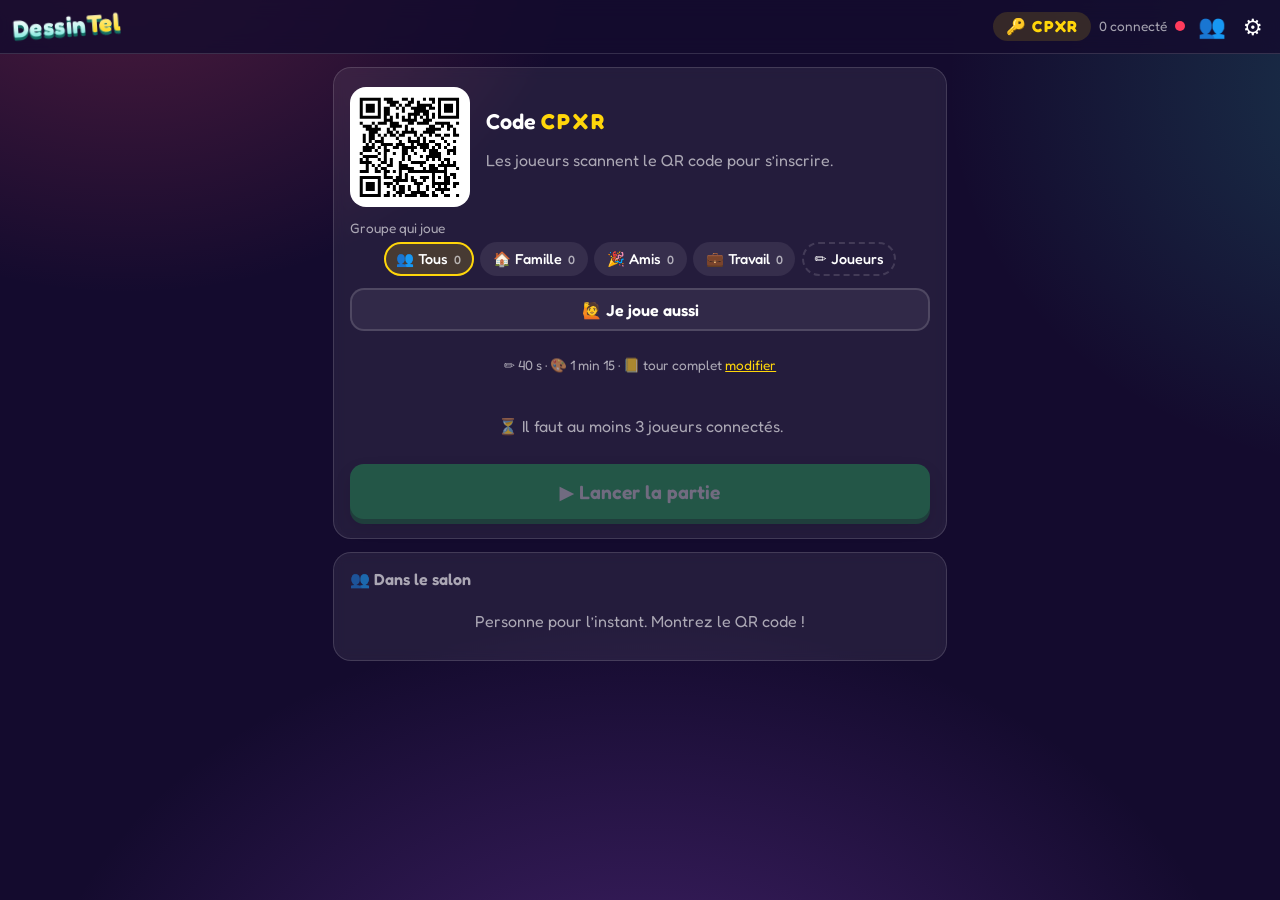
==== host.html @ 5c789b78 "Add files via upload" ====
<!doctype html>
<html lang="fr">
<head>
  <meta charset="utf-8">
  <meta name="viewport" content="width=device-width, initial-scale=1, maximum-scale=1, viewport-fit=cover">
  <meta name="theme-color" content="#140b2e">
  <meta name="robots" content="noindex, nofollow, noarchive, nosnippet, noimageindex">
  <title>DessinTel · Maître du jeu</title>
  <meta name="apple-mobile-web-app-capable" content="yes">
  <meta name="mobile-web-app-capable" content="yes">
  <meta name="apple-mobile-web-app-status-bar-style" content="black-translucent">
  <meta name="apple-mobile-web-app-title" content="DessinTel">
  <link rel="manifest" href="manifest.webmanifest">
  <link rel="icon" type="image/png" sizes="192x192" href="icons/icon-192.png">
  <link rel="apple-touch-icon" href="icons/apple-touch-icon.png">
  <link rel="preconnect" href="https://fonts.googleapis.com">
  <link rel="preconnect" href="https://fonts.gstatic.com" crossorigin>
  <link href="https://fonts.googleapis.com/css2?family=Fredoka:wght@400;500;600;700&display=swap" rel="stylesheet">
  <link rel="stylesheet" href="css/style.css?v=1">
  <script src="js/vendor/supabase.js" defer></script>
  <script src="js/vendor/qrcode.js" defer></script>
  <script type="module" src="js/host.js?v=1"></script>
</head>
<body class="host">
  <header class="topbar">
    <a class="logo sm" href="index.html">Dessin<span>Tel</span></a>
    <button class="code-chip" data-act="qr" title="Afficher le QR code">🔑 <b id="roomCode">····</b></button>
    <span id="online" class="muted small"></span>
    <span id="conn" class="conn"></span>
    <button class="icon" data-act="roster" aria-label="Joueurs enregistrés">👥</button>
    <button class="icon" data-act="settings" aria-label="Réglages">⚙️</button>
  </header>
  <div id="dupHost" class="banner warn" hidden>⚠️ Un autre écran « maître du jeu » est ouvert pour cette salle. Garde-en un seul !</div>

  <main class="host-main">
    <section id="stage" class="card stage"></section>
    <section id="mine" class="card task" hidden></section>
    <section id="feedCard" class="feed-card" hidden><div id="feed" class="feed"></div></section>
    <section id="sideCard" class="card">
      <h3 id="sideTitle" class="sec-title"></h3>
      <ol id="side" class="list"></ol>
    </section>
  </main>

  <div id="dock" class="dock" hidden></div>

  <div id="qrModal" class="modal">
    <div class="sheet center">
      <h2>Rejoindre la partie</h2>
      <div id="qrBig" class="qrbox"></div>
      <p class="big-txt">Code <b class="code" id="roomCode2"></b></p>
      <p id="joinUrl" class="muted small break"></p>
      <button class="btn" data-act="close">Fermer</button>
    </div>
  </div>

  <div id="rosterModal" class="modal">
    <div class="sheet tall" id="rosterBody"></div>
  </div>

  <div id="meModal" class="modal">
    <div class="sheet tall" id="meBody"></div>
  </div>

  <div id="setModal" class="modal">
    <div class="sheet tall">
      <h2>⚙️ Réglages</h2>
      <form id="setForm" class="settings" onsubmit="return false">
        <label class="sel">✏️ Temps pour écrire
          <select name="writeSec">
            <option value="20">20 s</option><option value="30">30 s</option><option value="40">40 s</option><option value="60">1 min</option><option value="90">1 min 30</option><option value="0">Sans minuteur</option>
          </select>
        </label>
        <label class="sel">🎨 Temps pour dessiner
          <select name="drawSec">
            <option value="45">45 s</option><option value="60">1 min</option><option value="75">1 min 15</option><option value="90">1 min 30</option><option value="120">2 min</option><option value="180">3 min</option><option value="0">Sans minuteur</option>
          </select>
        </label>
        <label class="sel">📒 Étapes par carnet
          <select name="maxSteps">
            <option value="0">Tour complet (une par joueur)</option><option value="4">4 étapes</option><option value="6">6 étapes</option><option value="8">8 étapes</option><option value="10">10 étapes</option>
          </select>
        </label>
        <p id="setLocked" class="muted small" hidden>Les temps et le nombre d’étapes se changent entre deux parties.</p>
        <label class="switch"><input type="checkbox" name="sound"> <span>Sons sur ce téléphone</span></label>
      </form>
      <div class="tvbox">
        <p><b>📺 Écran TV</b> : ouvre cette adresse sur la télé ou un PC</p>
        <p id="tvUrl" class="muted small break"></p>
        <a id="tvLink" class="btn ghost" target="_blank">Ouvrir ici</a>
      </div>
      <div class="row">
        <button class="btn ghost" data-act="lobby">🔄 Retour au salon</button>
        <button class="btn ghost" data-act="newroom">🆕 Nouvelle salle</button>
      </div>
      <button class="btn" data-act="close">Fermer</button>
    </div>
  </div>
</body>
</html>
---- css/style.css ----
/* DessinTel — même famille que BUZZ! (plateau télé), version crayons de couleur */
:root {
  --bg: #140b2e;
  --bg2: #1f1147;
  --card: rgba(255, 255, 255, 0.07);
  --line: rgba(255, 255, 255, 0.14);
  --txt: #fff;
  --muted: rgba(255, 255, 255, 0.62);
  --yellow: #ffd60a;
  --pink: #ff4d6d;
  --cyan: #2ec4b6;
  --green: #22c55e;
  --red: #ff3b5c;
  --radius: 18px;
  --font: 'Fredoka', ui-rounded, 'SF Pro Rounded', system-ui, -apple-system, 'Segoe UI', Roboto, sans-serif;
}
* { box-sizing: border-box; }
html { -webkit-text-size-adjust: 100%; }
body {
  margin: 0;
  min-height: 100dvh;
  font-family: var(--font);
  color: var(--txt);
  background:
    radial-gradient(60vmax 50vmax at 10% -10%, rgba(255, 77, 109, 0.28), transparent 60%),
    radial-gradient(60vmax 50vmax at 110% 10%, rgba(46, 196, 182, 0.22), transparent 60%),
    radial-gradient(80vmax 60vmax at 50% 120%, rgba(157, 78, 221, 0.35), transparent 60%),
    var(--bg);
  background-attachment: fixed;
  -webkit-tap-highlight-color: transparent;
}
button, input { font: inherit; color: inherit; }
button { cursor: pointer; }
a { color: inherit; }
[hidden] { display: none !important; }
.muted { color: var(--muted); }
.small { font-size: 0.85rem; }
.break { word-break: break-all; }
em { font-style: normal; color: var(--muted); font-weight: 400; }

/* ---------- Logo ---------- */
.logo {
  margin: 0;
  font-weight: 700;
  font-size: clamp(3rem, 15vw, 5.5rem);
  letter-spacing: 0.02em;
  line-height: 1;
  background: linear-gradient(180deg, #fff 0%, #c8f7f2 55%, #5ee0d2 100%);
  -webkit-background-clip: text;
  background-clip: text;
  color: transparent;
  filter: drop-shadow(0 5px 0 #146c63) drop-shadow(0 12px 18px rgba(0, 0, 0, 0.45));
  transform: rotate(-4deg);
  text-decoration: none;
  user-select: none;
  cursor: pointer;
}
.logo span {
  display: inline-block;
  background: linear-gradient(180deg, #fff3b0, var(--yellow));
  -webkit-background-clip: text;
  background-clip: text;
  animation: wiggle 2.4s ease-in-out infinite;
}
.logo.sm { font-size: 1.5rem; filter: drop-shadow(0 3px 0 #146c63); }
@keyframes wiggle { 0%, 80%, 100% { transform: rotate(0); } 85% { transform: rotate(18deg) scale(1.15); } 92% { transform: rotate(-12deg); } }

/* ---------- Boutons ---------- */
.btn {
  --b: #6d28d9;
  --s: #3b0f80;
  display: inline-flex;
  align-items: center;
  justify-content: center;
  gap: 0.4em;
  border: 0;
  border-radius: 14px;
  padding: 0.7em 1.2em;
  font-weight: 600;
  font-size: 1rem;
  text-decoration: none;
  color: #fff;
  background: var(--b);
  box-shadow: 0 5px 0 var(--s), 0 8px 18px rgba(0, 0, 0, 0.3);
  transition: transform 0.06s, box-shadow 0.06s, opacity 0.2s;
  user-select: none;
}
.btn:active:not(:disabled) { transform: translateY(4px); box-shadow: 0 1px 0 var(--s); }
.btn:disabled { opacity: 0.35; cursor: not-allowed; }
.btn.go { --b: var(--green); --s: #15803d; }
.btn.ok { --b: var(--green); --s: #15803d; }
.btn.ko { --b: var(--red); --s: #9f1239; }
.btn.ghost { background: rgba(255, 255, 255, 0.06); box-shadow: inset 0 0 0 2px var(--line); }
.btn.ghost:active { transform: translateY(2px); box-shadow: inset 0 0 0 2px var(--line); }
.btn.big { font-size: 1.2rem; padding: 0.8em 1.4em; width: 100%; }
.btn.huge { font-size: 1.55rem; padding: 0.75em 1.2em; width: 100%; border-radius: 18px; }
.icon { background: none; border: 0; font-size: 1.4rem; padding: 0.2em; }
.row { display: flex; gap: 0.6rem; flex-wrap: wrap; }
.row > * { flex: 1; }

/* ---------- Cartes / barres ---------- */
.card {
  background: var(--card);
  border: 1px solid var(--line);
  border-radius: var(--radius);
  padding: 1rem;
  backdrop-filter: blur(6px);
}
.card h2 { margin: 0 0 0.8rem; font-size: 1.25rem; }
.sec-title { margin: 0 0 0.6rem; font-size: 1rem; font-weight: 600; color: var(--muted); }
.topbar {
  position: sticky;
  top: 0;
  z-index: 5;
  display: flex;
  align-items: center;
  gap: 0.5rem;
  padding: calc(0.5rem + env(safe-area-inset-top)) 0.8rem 0.5rem;
  background: rgba(20, 11, 46, 0.82);
  backdrop-filter: blur(10px);
  border-bottom: 1px solid var(--line);
}
.topbar .logo { margin-right: auto; }
.code-chip {
  border: 0;
  background: rgba(255, 214, 10, 0.14);
  color: var(--yellow);
  border-radius: 999px;
  padding: 0.3em 0.8em;
  font-weight: 600;
  letter-spacing: 0.08em;
}
.code-chip.small { font-size: 0.8rem; margin-left: auto; }
.code { color: var(--yellow); letter-spacing: 0.12em; }
.pill { background: rgba(255, 255, 255, 0.08); border-radius: 999px; padding: 0.25em 0.65em; font-size: 0.9rem; white-space: nowrap; }
.conn { width: 10px; height: 10px; border-radius: 50%; background: #f59e0b; flex: none; font-size: 0.6rem; }
.conn.online { background: var(--green); box-shadow: 0 0 8px var(--green); }
.conn.offline { background: var(--red); }
.conn:not(:empty) { width: auto; height: auto; padding: 0.15em 0.45em; border-radius: 6px; background: #f59e0b; color: #000; font-weight: 700; box-shadow: none; }
.banner { padding: 0.6rem 1rem; text-align: center; font-weight: 500; }
.banner.warn { background: rgba(245, 158, 11, 0.2); color: #fde68a; }

/* ---------- Avatars ---------- */
.av {
  --c: #888;
  display: inline-grid;
  place-items: center;
  width: 2.2em;
  height: 2.2em;
  flex: none;
  border-radius: 50%;
  font-size: 1.05rem;
  background: radial-gradient(circle at 35% 30%, color-mix(in srgb, var(--c) 55%, #fff), var(--c) 70%);
  box-shadow: 0 3px 0 color-mix(in srgb, var(--c) 60%, #000), inset 0 -3px 6px rgba(0, 0, 0, 0.18);
}
.av.lg { font-size: 1.8rem; }
.av.xl { font-size: 2.6rem; }
.av.xxl { font-size: clamp(3rem, min(7vw, 10vh), 7rem); }

/* ---------- Listes (file & classement) ---------- */
.list { list-style: none; margin: 0; padding: 0; display: grid; gap: 0.45rem; }
.list li {
  display: flex;
  align-items: center;
  gap: 0.6rem;
  padding: 0.5rem 0.65rem;
  border-radius: 14px;
  background: rgba(255, 255, 255, 0.05);
  border-left: 5px solid var(--c);
}
.list li.me { background: color-mix(in srgb, var(--c) 22%, transparent); }
.list .nm { flex: 1; min-width: 0; font-weight: 500; overflow: hidden; text-overflow: ellipsis; white-space: nowrap; }
.list .pos, .list .rk { width: 1.6em; text-align: center; font-weight: 700; color: var(--muted); flex: none; }
.list .medal { width: 1.6em; text-align: center; font-size: 1.3rem; flex: none; }
.list .tm { font-variant-numeric: tabular-nums; color: var(--muted); font-size: 0.9rem; }
.list .sc { font-weight: 700; font-size: 1.3rem; min-width: 1.6em; text-align: right; font-variant-numeric: tabular-nums; }
.list .streak { font-size: 0.85rem; }
.list li.off { opacity: 0.45; }
.qrow.head { background: color-mix(in srgb, var(--c) 30%, transparent); box-shadow: 0 0 0 2px var(--c); }
.qrow.wrong { opacity: 0.55; }
.qrow.wrong .nm { text-decoration: line-through; }
.qrow.right { background: rgba(34, 197, 94, 0.22); box-shadow: 0 0 0 2px var(--green); }
.chip { font-size: 0.75rem; padding: 0.2em 0.55em; border-radius: 999px; background: rgba(255, 255, 255, 0.1); white-space: nowrap; }
.chip.ok { background: rgba(34, 197, 94, 0.3); }
.chip.ko { background: rgba(255, 59, 92, 0.3); }
.chip.mic { background: var(--yellow); color: #3a2a00; font-weight: 600; animation: pop 0.9s ease-in-out infinite alternate; }
.chip.wait { background: rgba(255, 214, 10, 0.2); }
.board.fixing li { flex-wrap: wrap; }
.ctl { display: flex; gap: 0.35rem; flex-basis: 100%; padding-left: 2.2rem; }
.ctl button { flex: 1; padding: 0.45em 0.3em; border-radius: 10px; border: 0; background: rgba(255, 255, 255, 0.1); font-weight: 600; font-size: 0.85rem; }
.ctl .kick { color: #fda4af; }
.sec-head { display: flex; align-items: center; justify-content: space-between; gap: 0.5rem; margin-bottom: 0.6rem; }
.sec-head .sec-title { margin: 0; }
.chip-btn { border: 1px solid var(--line); background: rgba(255, 255, 255, 0.06); border-radius: 999px; padding: 0.3em 0.8em; font-size: 0.85rem; font-weight: 600; }
#fixHint { margin: -0.2rem 0 0.6rem; }
.empty { color: var(--muted); text-align: center; padding: 0.8rem; }
@keyframes pop { to { transform: scale(1.08); } }

/* ---------- Accueil ---------- */
.home-wrap { max-width: 480px; margin: 0 auto; padding: calc(2rem + env(safe-area-inset-top)) 1rem 2rem; display: grid; gap: 1rem; text-align: center; }
.home .logo { justify-self: center; margin-bottom: 0.3rem; }
.tagline { margin: 0 0 0.5rem; color: var(--muted); font-size: 1.05rem; }
.home .card { display: grid; gap: 0.6rem; text-align: left; }
.join-code { display: flex; gap: 0.5rem; }
.join-code input, .code-input {
  flex: 1;
  min-width: 0;
  text-transform: uppercase;
  text-align: center;
  font-size: 1.6rem;
  font-weight: 700;
  letter-spacing: 0.3em;
  padding: 0.35em;
  border-radius: 14px;
  border: 2px solid var(--line);
  background: rgba(0, 0, 0, 0.25);
  color: var(--yellow);
}
.how summary { font-weight: 600; cursor: pointer; }
.how ol { padding-left: 1.2rem; line-height: 1.5; }
.note { background: rgba(255, 214, 10, 0.12); border-radius: 12px; padding: 0.7rem; color: #fde68a; font-size: 0.9rem; }

/* ---------- Maître du jeu ---------- */
.host-main { max-width: 640px; margin: 0 auto; padding: 0.8rem 0.8rem calc(1.5rem + env(safe-area-inset-bottom)); display: grid; gap: 0.8rem; }
.stage { display: grid; gap: 0.8rem; text-align: center; padding: 1.2rem 1rem; }
.stage[data-phase='open'] { border-color: rgba(34, 197, 94, 0.5); box-shadow: 0 0 30px rgba(34, 197, 94, 0.15); }
.phase { margin: 0; color: var(--muted); font-weight: 500; text-transform: uppercase; letter-spacing: 0.08em; font-size: 0.8rem; }
.big-txt { margin: 0; font-size: 1.35rem; font-weight: 600; }
.lobby { display: flex; gap: 1rem; align-items: center; text-align: left; }
.who { display: flex; align-items: center; justify-content: center; gap: 1rem; text-align: left; animation: zoomIn 0.35s cubic-bezier(0.2, 0.9, 0.3, 1.3); }
.who-name { font-size: 2rem; font-weight: 700; line-height: 1.1; }
.who-time { color: var(--muted); font-variant-numeric: tabular-nums; }
.who.win .av { animation: bounce 0.8s ease-in-out infinite alternate; }
.judge { display: grid; grid-template-columns: 1fr 1fr; gap: 0.7rem; }
.timer { font-size: 2.6rem; font-weight: 700; font-variant-numeric: tabular-nums; color: var(--yellow); }
.countdown { font-size: 6rem; font-weight: 700; color: var(--yellow); line-height: 1; animation: pop 0.5s ease-in-out infinite alternate; }
.countdown.tv { font-size: clamp(8rem, 25vw, 18rem); }
.bottom { margin-top: 0.2rem; }
@keyframes zoomIn { from { transform: scale(0.6); opacity: 0; } }
@keyframes bounce { to { transform: translateY(-8px) rotate(-6deg); } }

/* QR */
.qrbox { background: #fff; border-radius: 16px; padding: 0.6rem; width: min(70vw, 300px); margin: 0 auto; line-height: 0; }
.qrbox svg { width: 100%; height: auto; display: block; }
.qrbox.small { width: 120px; margin: 0; flex: none; cursor: pointer; }
.qrbox.mini { width: 74px; padding: 0.3rem; border-radius: 8px; margin: 0; }

/* ---------- Modales & overlays ---------- */
.modal, .overlay {
  position: fixed;
  inset: 0;
  z-index: 50;
  display: grid;
  place-items: center;
  padding: 1rem;
  background: rgba(10, 5, 25, 0.78);
  backdrop-filter: blur(8px);
  overflow-y: auto;
}
.modal { opacity: 0; pointer-events: none; transition: opacity 0.2s; }
.modal.open { opacity: 1; pointer-events: auto; }
.sheet {
  width: min(100%, 460px);
  background: var(--bg2);
  border: 1px solid var(--line);
  border-radius: 22px;
  padding: 1.2rem;
  display: grid;
  gap: 0.8rem;
  box-shadow: 0 20px 60px rgba(0, 0, 0, 0.5);
}
.sheet h2 { margin: 0; }
.sheet.center { text-align: center; }
.settings { display: grid; gap: 0.7rem; }
.settings fieldset { border: 1px solid var(--line); border-radius: 14px; display: grid; gap: 0.45rem; padding: 0.6rem 0.8rem 0.8rem; }
.settings legend { color: var(--muted); padding: 0 0.3rem; }
.settings label { display: flex; gap: 0.6rem; align-items: center; }
.settings input { width: 1.25rem; height: 1.25rem; accent-color: var(--green); flex: none; }
.tvbox { background: rgba(255, 255, 255, 0.05); border-radius: 14px; padding: 0.7rem 0.8rem; display: grid; gap: 0.3rem; }
.tvbox p { margin: 0; }

/* ---------- Joueur ---------- */
body.play { overflow-x: hidden; user-select: none; -webkit-user-select: none; }
.me-btn { display: flex; align-items: center; gap: 0.45rem; background: none; border: 0; padding: 0; margin-right: auto; min-width: 0; font-weight: 600; }
.me-btn #meName { overflow: hidden; text-overflow: ellipsis; white-space: nowrap; max-width: 30vw; }
.me-btn .av { font-size: 0.95rem; }
.play-main { max-width: 520px; margin: 0 auto; padding: 0.6rem 0.9rem calc(1.5rem + env(safe-area-inset-bottom)); display: grid; gap: 0.7rem; }
.status { text-align: center; min-height: 4.4rem; display: grid; align-content: center; }
.st-title { font-size: clamp(1.6rem, 7vw, 2.2rem); font-weight: 700; line-height: 1.1; }
.st-sub { color: var(--muted); margin-top: 0.25rem; }
.buzz-zone { display: grid; place-items: center; padding: 0.4rem 0 0.8rem; }

/* Le gros bouton */
.buzzer {
  --c: #ff4d6d;
  --size: min(74vw, 40dvh, 340px);
  width: var(--size);
  height: var(--size);
  border-radius: 50%;
  border: 0;
  padding: calc(var(--size) * 0.06);
  background: radial-gradient(circle at 50% 35%, #3a3550, #15121f 70%);
  box-shadow: 0 calc(var(--size) * 0.05) 0 #0a0810, 0 calc(var(--size) * 0.08) calc(var(--size) * 0.12) rgba(0, 0, 0, 0.6), inset 0 2px 3px rgba(255, 255, 255, 0.15);
  touch-action: manipulation;
  -webkit-touch-callout: none;
  position: relative;
}
.buzzer .cap {
  display: grid;
  place-items: center;
  width: 100%;
  height: 100%;
  border-radius: 50%;
  background: radial-gradient(circle at 38% 28%, color-mix(in srgb, var(--c) 35%, #fff) 0%, var(--c) 45%, color-mix(in srgb, var(--c) 70%, #000) 100%);
  box-shadow: 0 calc(var(--size) * 0.045) 0 color-mix(in srgb, var(--c) 50%, #000), inset 0 calc(var(--size) * -0.03) calc(var(--size) * 0.06) rgba(0, 0, 0, 0.3);
  transition: transform 0.08s, box-shadow 0.08s, filter 0.3s;
  font-size: calc(var(--size) * 0.17);
  font-weight: 700;
  color: #fff;
  text-shadow: 0 3px 0 rgba(0, 0, 0, 0.25);
  transform: translateY(calc(var(--size) * -0.02));
}
.buzzer.pressed .cap { animation: press 0.22s ease-out; }
@keyframes press { 30% { transform: translateY(calc(var(--size) * 0.025)) scale(0.97); box-shadow: 0 0 0 color-mix(in srgb, var(--c) 50%, #000); } }
.buzzer.open { animation: glow 1.1s ease-in-out infinite alternate; }
.buzzer.open .cap { filter: saturate(1.15) brightness(1.05); }
@keyframes glow { from { box-shadow: 0 0 0 0 color-mix(in srgb, var(--c) 60%, transparent), 0 calc(var(--size) * 0.05) 0 #0a0810; } to { box-shadow: 0 0 0 calc(var(--size) * 0.07) color-mix(in srgb, var(--c) 0%, transparent), 0 calc(var(--size) * 0.05) 0 #0a0810; } }
.buzzer.closed .cap { filter: grayscale(0.85) brightness(0.65); }
.buzzer.count .cap { filter: grayscale(0.4) brightness(0.8); font-size: calc(var(--size) * 0.35); }
.buzzer.locked .cap { filter: grayscale(1) brightness(0.45); }
.buzzer.early .cap { filter: sepia(0.8) brightness(0.6); }
.buzzer.queued .cap { filter: brightness(0.85); font-size: calc(var(--size) * 0.22); transform: translateY(calc(var(--size) * 0.02)); }
.buzzer.mine { box-shadow: 0 0 0 6px var(--yellow), 0 0 40px var(--yellow), 0 calc(var(--size) * 0.05) 0 #0a0810; }
.buzzer.mine .cap { font-size: calc(var(--size) * 0.3); transform: translateY(calc(var(--size) * 0.02)); animation: pop 0.6s ease-in-out infinite alternate; }
.buzzer.won .cap { background: radial-gradient(circle at 38% 28%, #fff7c2 0%, var(--yellow) 45%, #b08900 100%); font-size: calc(var(--size) * 0.3); }

.tabs { display: grid; grid-template-columns: 1fr 1fr; background: rgba(255, 255, 255, 0.06); border-radius: 14px; padding: 4px; gap: 4px; }
.tabs button { border: 0; background: none; padding: 0.55em; border-radius: 10px; font-weight: 600; color: var(--muted); }
.tabs button.on { background: rgba(255, 255, 255, 0.14); color: #fff; }

/* Inscription */
.join .sheet { margin: auto; }
body.joining { overflow: hidden; }
.join-head { display: flex; align-items: center; gap: 0.8rem; }
.lbl { display: grid; gap: 0.35rem; font-weight: 600; font-size: 0.95rem; }
.lbl input {
  padding: 0.65em 0.8em;
  border-radius: 12px;
  border: 2px solid var(--line);
  background: rgba(0, 0, 0, 0.25);
  font-size: 1.15rem;
}
.lbl input:focus { outline: none; border-color: var(--yellow); }
.grid-picks { display: grid; grid-template-columns: repeat(auto-fill, minmax(2.8rem, 1fr)); gap: 0.35rem; }
.grid-sounds { display: grid; grid-template-columns: 1fr 1fr; gap: 0.4rem; }
.pick { border: 2px solid transparent; background: rgba(255, 255, 255, 0.07); border-radius: 12px; font-size: 1.5rem; padding: 0.2em 0; }
.pick.wide { font-size: 0.95rem; padding: 0.55em 0.4em; }
.pick.on { border-color: var(--yellow); background: rgba(255, 214, 10, 0.16); }
.grid-swatches { display: flex; flex-wrap: wrap; gap: 0.45rem; }
.swatch { width: 2.3rem; height: 2.3rem; border-radius: 50%; border: 3px solid transparent; background: var(--c); box-shadow: 0 3px 0 rgba(0, 0, 0, 0.3); }
.swatch.on { border-color: #fff; transform: scale(1.12); }

/* Podium */
.pod { opacity: 0; pointer-events: none; transition: opacity 0.3s; }
.pod.open { opacity: 1; pointer-events: auto; }
.pod .inner { width: min(100%, 720px); text-align: center; }
.ptitle { font-size: 2rem; margin: 0 0 1rem; }
.podium { display: grid; grid-template-columns: repeat(3, 1fr); align-items: end; gap: 0.6rem; }
.step { display: grid; justify-items: center; gap: 0.3rem; animation: rise 0.7s cubic-bezier(0.2, 0.9, 0.3, 1.2) both; }
.step .pav { font-size: 2.6rem; animation: bounce 0.9s ease-in-out infinite alternate; }
.step .pname { font-weight: 600; max-width: 100%; overflow: hidden; text-overflow: ellipsis; white-space: nowrap; }
.step .block { width: 100%; border-radius: 14px 14px 4px 4px; background: linear-gradient(180deg, color-mix(in srgb, var(--c) 80%, #fff), var(--c)); display: grid; align-content: start; justify-items: center; padding-top: 0.5rem; font-size: 1.6rem; box-shadow: inset 0 -8px 0 rgba(0, 0, 0, 0.2); }
.step .block b { font-size: 1rem; text-shadow: 0 2px 0 rgba(0, 0, 0, 0.3); }
.step.s1 .block { height: 9rem; }
.step.s2 .block { height: 6.5rem; }
.step.s3 .block { height: 4.5rem; }
.step.s1 { animation-delay: 0.5s; }
.step.s2 { animation-delay: 0.25s; }
.awards { list-style: none; padding: 0; margin: 1.2rem 0 0; display: grid; gap: 0.5rem; text-align: left; }
.awards li { display: flex; gap: 0.8rem; align-items: center; background: rgba(255, 255, 255, 0.07); border-radius: 14px; padding: 0.6rem 0.8rem; border-left: 5px solid var(--c); animation: zoomIn 0.4s both; }
.aicon { font-size: 1.8rem; }
@keyframes rise { from { transform: translateY(60px); opacity: 0; } }

/* ---------- TV ---------- */
body.tv { overflow: hidden; height: 100dvh; display: grid; grid-template-rows: auto 1fr; }
.tv-top { display: flex; align-items: center; gap: 2rem; padding: 1.2rem 2rem 0.6rem; }
.tv-top .logo { font-size: clamp(2.5rem, 5vw, 4rem); }
.tv-phase { flex: 1; font-size: clamp(1.3rem, 2.6vw, 2.2rem); font-weight: 600; text-align: center; }
.tv-corner { display: flex; align-items: center; gap: 0.7rem; font-size: 1.1rem; color: var(--muted); }
.tv-corner .code { font-size: 1.6rem; }
body.tv[data-phase='lobby'] .tv-corner .qrbox { visibility: hidden; }
.tv-main { display: grid; grid-template-columns: 1.5fr 1fr; gap: 1.5rem; padding: 0.5rem 2rem 2rem; min-height: 0; }
.tv-left { display: grid; grid-template-rows: minmax(0, 1fr) auto; gap: 1.2rem; min-height: 0; }
.tv-right { overflow: hidden; }
.tv .list li { font-size: clamp(1rem, 1.7vw, 1.6rem); padding: 0.6rem 0.9rem; }
.tv .list .av { font-size: clamp(1.1rem, 1.8vw, 1.8rem); }
.tv .sec-title { font-size: clamp(1rem, 1.6vw, 1.4rem); }
.tv #queue { max-height: 32vh; overflow: hidden; }
.spot { display: grid; place-items: center; align-content: center; gap: 1rem; text-align: center; min-height: 0; overflow: hidden; padding: 1.5rem 0; }
.tv-big { font-size: clamp(5rem, 13vw, 11rem); line-height: 1; }
.tv-big.pulse { animation: ring 0.6s ease-in-out infinite alternate; }
.tv-msg { font-size: clamp(2rem, 4.5vw, 4rem); font-weight: 700; }
.tv-msg.small { font-size: clamp(1.3rem, 2.5vw, 2.2rem); }
.tv-who { display: grid; justify-items: center; gap: 0.4rem; animation: zoomIn 0.4s cubic-bezier(0.2, 0.9, 0.3, 1.4); }
.tv-who .av { box-shadow: 0 0 0 10px color-mix(in srgb, var(--c) 35%, transparent), 0 0 80px var(--c); }
.tv-name { font-size: clamp(2.5rem, min(6vw, 9vh), 6.5rem); font-weight: 700; line-height: 1; }
.tv-time { font-size: clamp(1.8rem, 3.5vw, 3rem); color: var(--yellow); font-variant-numeric: tabular-nums; font-weight: 600; }
.tv-who.win .av { animation: bounce 0.7s ease-in-out infinite alternate; }
.tv .timer { font-size: clamp(2.5rem, 5vw, 4.5rem); }
.tv-lobby { display: flex; align-items: center; gap: 3rem; }
.tv-lobby .qrbox { width: min(32vh, 30vw); }
.tv-join { text-align: left; font-size: clamp(1.3rem, 2.4vw, 2.2rem); }
.tv-join p { margin: 0.3em 0; }
.tv-join p:first-child { font-size: 1.5em; font-weight: 700; }
.crowd { display: flex; flex-wrap: wrap; justify-content: center; gap: 1.2rem; max-width: 90%; }
.crowd .bounce { display: grid; justify-items: center; gap: 0.2rem; animation: bounce 0.9s ease-in-out infinite alternate; }
.crowd .bounce:nth-child(2n) { animation-delay: 0.3s; }
.crowd .bounce:nth-child(3n) { animation-delay: 0.55s; }
.crowd small { font-size: 1.1rem; }
.tv .pod .inner { width: min(90vw, 1000px); transform: scale(1.25); }
.start { gap: 1.5rem; align-content: center; border: 0; color: #fff; font: inherit; cursor: pointer; z-index: 60; }
.start .btn { width: auto; }
@keyframes ring { from { transform: rotate(-12deg); } to { transform: rotate(12deg) scale(1.06); } }

/* ---------- Effets ---------- */
.confetti { position: fixed; inset: 0; width: 100vw; height: 100vh; pointer-events: none; z-index: 100; }
.flash { position: fixed; inset: 0; pointer-events: none; z-index: 90; animation: flash 0.6s ease-out forwards; }
@keyframes flash { from { opacity: 0.55; } to { opacity: 0; } }
.shake { animation: shake 0.45s; }
@keyframes shake { 15%, 55% { transform: translateX(-10px) rotate(-2deg); } 35%, 75% { transform: translateX(10px) rotate(2deg); } }
#toast {
  position: fixed;
  left: 50%;
  bottom: calc(1.2rem + env(safe-area-inset-bottom));
  transform: translate(-50%, 150%);
  background: #fff;
  color: #1f1147;
  padding: 0.6rem 1.1rem;
  border-radius: 999px;
  font-weight: 600;
  z-index: 200;
  transition: transform 0.25s;
  box-shadow: 0 10px 30px rgba(0, 0, 0, 0.4);
}
#toast.show { transform: translate(-50%, 0); }

@media (max-width: 380px) {
  .pill { font-size: 0.8rem; padding: 0.2em 0.5em; }
  .code-chip.small { display: none; }
}
@media (max-width: 900px) {
  body.tv { overflow: auto; height: auto; }
  .tv-main { grid-template-columns: 1fr; }
}
@media (prefers-reduced-motion: reduce) {
  *, *::before, *::after { animation-duration: 0.01ms !important; animation-iteration-count: 1 !important; }
}

/* Correctifs d'affichage */
.overlay.join:not(.open) { display: none; }
.logo { white-space: nowrap; }

/* Pas de débordement horizontal sur mobile : les grilles ne s'élargissent jamais
   au-delà de l'écran à cause de la largeur "naturelle" d'un champ de saisie. */
.home-wrap, .host-main, .play-main, .sheet, .stage, .home .card, .settings, .tv-left { grid-template-columns: minmax(0, 1fr); }
.card, .sheet { min-width: 0; }
input { min-width: 0; max-width: 100%; }
.join-code input { width: 0; }
.join-code .btn { flex: none; }
.lbl input, .code-input { width: 100%; }
html, body { overflow-x: hidden; }
@media (max-width: 900px) {
  .tv-top { flex-wrap: wrap; gap: 0.8rem; padding: 0.8rem 1rem 0.4rem; }
  .tv-phase { order: 3; flex-basis: 100%; }
  .tv-main { padding: 0.5rem 1rem 1rem; }
  .tv-lobby { flex-direction: column; gap: 1rem; }
}
@media (max-width: 360px) {
  .host #online { display: none; }
  .topbar { gap: 0.35rem; }
}

/* ---------- Joueurs enregistrés & groupes ---------- */
.chips { display: flex; flex-wrap: wrap; gap: 0.4rem; }
.chips .chip {
  border: 2px solid transparent;
  background: rgba(255, 255, 255, 0.08);
  color: #fff;
  font-size: 0.9rem;
  padding: 0.4em 0.75em;
  border-radius: 999px;
  font-weight: 500;
}
.chips .chip small { color: var(--muted); margin-left: 0.15em; }
.chips .chip.on { border-color: var(--yellow); background: rgba(255, 214, 10, 0.16); }
.chips .chip.add { background: none; border: 2px dashed var(--line); }
.gpick { display: grid; gap: 0.4rem; text-align: left; }
.sheet.tall { max-height: calc(100dvh - 2rem); overflow-y: auto; }
.rlist { display: grid; gap: 0.5rem; }
.rrow {
  display: grid;
  grid-template-columns: auto minmax(0, 1fr) auto auto;
  align-items: center;
  gap: 0.5rem;
  padding: 0.55rem 0.6rem;
  border-radius: 14px;
  background: rgba(255, 255, 255, 0.05);
  border-left: 5px solid var(--c);
}
.rrow .av { border: 0; font-size: 1.15rem; cursor: pointer; }
.rrow input, .gedit input, .add-row input, .imp textarea {
  padding: 0.5em 0.7em;
  border-radius: 10px;
  border: 2px solid var(--line);
  background: rgba(0, 0, 0, 0.25);
  font-size: 1rem;
  width: 100%;
}
.rrow input:focus, .gedit input:focus, .add-row input:focus, .imp textarea:focus { outline: none; border-color: var(--yellow); }
.dot { width: 1.8rem; height: 1.8rem; border-radius: 50%; border: 3px solid rgba(255, 255, 255, 0.85); }
.mini { width: 2rem; height: 2rem; border-radius: 10px; border: 0; background: rgba(255, 255, 255, 0.1); font-weight: 700; }
.mini.kick { color: #fda4af; }
.mini.big-ico { font-size: 1.2rem; }
.gchips { grid-column: 1 / -1; display: flex; flex-wrap: wrap; gap: 0.3rem; padding-left: 2.7rem; }
.gchip { border: 1px solid var(--line); background: none; color: var(--muted); border-radius: 999px; padding: 0.2em 0.6em; font-size: 0.8rem; }
.gchip.on { background: rgba(46, 196, 182, 0.25); border-color: var(--cyan); color: #fff; }
.gedit { display: grid; gap: 0.45rem; background: rgba(255, 255, 255, 0.04); border-radius: 14px; padding: 0.6rem; }
.grow-row { display: grid; grid-template-columns: auto minmax(0, 1fr) auto auto; gap: 0.5rem; align-items: center; }
.add-row { flex-wrap: nowrap; }
.add-row > input { flex: 1; }
.add-row > .btn { flex: none; padding: 0.55em 0.9em; }
.imp { background: rgba(255, 255, 255, 0.04); border-radius: 14px; padding: 0.6rem 0.8rem; }
.imp summary { cursor: pointer; font-weight: 600; }
.imp[open] { display: grid; gap: 0.5rem; }
.imp textarea { resize: vertical; font-family: ui-monospace, monospace; font-size: 0.8rem; }
.imp label.btn { cursor: pointer; }
.center { text-align: center; }

/* « Qui es-tu ? » sur le téléphone */
.me-btn .swap { font-size: 0.8rem; opacity: 0.7; }
.join-head p { margin: 0.2rem 0 0; }
.who { display: grid; gap: 0.35rem; }
.grid-who { display: flex; flex-wrap: wrap; gap: 0.4rem; }
.who-chip {
  display: inline-flex;
  align-items: center;
  gap: 0.4rem;
  border: 2px solid transparent;
  background: rgba(255, 255, 255, 0.08);
  border-radius: 999px;
  padding: 0.25em 0.8em 0.25em 0.3em;
  font-weight: 600;
  font-size: 1rem;
}
.who-chip .av { font-size: 0.85rem; }
.who-chip.on { border-color: var(--yellow); background: color-mix(in srgb, var(--c) 30%, transparent); }

/* ======================================================================
   DessinTel
   ====================================================================== */
.linkish { background: none; border: 0; padding: 0; color: var(--yellow); text-decoration: underline; font-size: inherit; }
.btn.sm { font-size: 0.9rem; padding: 0.45em 0.8em; box-shadow: inset 0 0 0 2px var(--line); }
.sel { display: grid !important; gap: 0.35rem; font-weight: 600; }
.sel select {
  font: inherit;
  color: #fff;
  background: rgba(0, 0, 0, 0.3);
  border: 2px solid var(--line);
  border-radius: 12px;
  padding: 0.5em 0.7em;
}
.sel select:disabled { opacity: 0.5; }
.switch { display: flex; gap: 0.6rem; align-items: center; }
.host .stage .btn.ghost .av { font-size: 0.8rem; }
.stage .chips { justify-content: center; }
.timer.hurry { color: var(--red); animation: pop 0.5s ease-in-out infinite alternate; }

/* Listes d'avancement */
.prow .st { font-size: 1.2rem; }
.prow.done { background: color-mix(in srgb, var(--c) 18%, transparent); }
.prow.off { opacity: 0.5; }
.prow .mini { flex: none; }

/* ---------- Écran de jeu (écrire / dessiner) ---------- */
.task { display: grid; gap: 0.7rem; grid-template-columns: minmax(0, 1fr); }
.task.card { padding: 0.9rem; }
.tbar { position: relative; height: 1.5rem; border-radius: 999px; background: rgba(255, 255, 255, 0.08); overflow: hidden; }
.tfill { position: absolute; inset: 0 auto 0 0; width: 100%; background: linear-gradient(90deg, var(--cyan), var(--green)); transition: width 0.25s linear; border-radius: 999px; }
.tbar.hurry .tfill { background: linear-gradient(90deg, var(--red), #ff8c1a); }
.tleft { position: absolute; inset: 0; display: grid; place-items: center; font-weight: 700; font-size: 0.9rem; text-shadow: 0 1px 2px rgba(0, 0, 0, 0.6); font-variant-numeric: tabular-nums; }
.tbar.hurry .tleft { animation: pop 0.5s ease-in-out infinite alternate; }
.prompt { display: grid; gap: 0.4rem; text-align: center; }
.prompt p { margin: 0; }
.plabel { font-weight: 700; font-size: 1.15rem; }
.bubble {
  background: #fff;
  color: #1f1147;
  border-radius: 18px;
  padding: 0.7rem 1rem;
  font-weight: 600;
  font-size: 1.15rem;
  line-height: 1.25;
  box-shadow: 0 5px 0 rgba(0, 0, 0, 0.25);
  overflow-wrap: anywhere;
}
.bubble.big { font-size: 1.3rem; }
.bubble.muted { color: #8a8f98; }
.artbox { display: grid; place-items: center; }
canvas.art {
  display: block;
  width: min(100%, 62dvh);
  aspect-ratio: 1;
  border-radius: 18px;
  background: #fff;
  box-shadow: 0 6px 0 rgba(0, 0, 0, 0.28);
}
.task canvas.art { width: min(100%, 46dvh); }
.tform { display: grid; gap: 0.6rem; }
.tform textarea {
  font: inherit;
  font-size: 1.2rem;
  color: #fff;
  background: rgba(0, 0, 0, 0.3);
  border: 2px solid var(--line);
  border-radius: 14px;
  padding: 0.7em 0.8em;
  resize: none;
  width: 100%;
}
.tform textarea:focus { outline: none; border-color: var(--yellow); }
.trow { display: flex; align-items: center; justify-content: space-between; gap: 0.5rem; flex-wrap: wrap; }
.padbox { display: grid; place-items: center; }
canvas.pad {
  display: block;
  width: min(100%, max(240px, calc(100dvh - 350px)));
  aspect-ratio: 1;
  background: #fff;
  border-radius: 16px;
  touch-action: none;
  box-shadow: 0 6px 0 rgba(0, 0, 0, 0.3), 0 0 0 3px rgba(255, 255, 255, 0.15);
  cursor: crosshair;
  -webkit-user-select: none;
  user-select: none;
}
.task[data-kind='draw'] .prompt .bubble { font-size: 1.1rem; padding: 0.5rem 0.8rem; }
.tools { display: grid; gap: 0.45rem; }
.swatches { display: grid; grid-template-columns: repeat(7, 1fr); gap: 0.3rem; }
.sw { aspect-ratio: 1; border-radius: 50%; border: 3px solid rgba(255, 255, 255, 0.25); background: var(--c); padding: 0; max-height: 2.6rem; justify-self: center; width: 100%; max-width: 2.6rem; }
.sw.on { border-color: #fff; transform: scale(1.15); box-shadow: 0 0 0 3px var(--yellow); }
.toolrow { display: grid; grid-template-columns: repeat(8, 1fr); gap: 0.3rem; }
.sz, .tool { height: 2.6rem; border-radius: 12px; border: 2px solid transparent; background: rgba(255, 255, 255, 0.08); display: grid; place-items: center; padding: 0; font-size: 1.2rem; }
.sz i { display: block; width: var(--s); height: var(--s); border-radius: 50%; background: var(--c, #fff); box-shadow: 0 0 0 1px rgba(0, 0, 0, 0.4); }
.sz.on, .tool.on { border-color: var(--yellow); background: rgba(255, 214, 10, 0.16); }
.sent { display: grid; justify-items: center; gap: 0.5rem; text-align: center; padding: 1rem 0; }
.sent p { margin: 0; }
.sent-ico { font-size: 4rem; animation: bounce 0.8s ease-in-out infinite alternate; }

/* ---------- Révélation ---------- */
.feed-card { display: grid; }
.feed { display: grid; gap: 1rem; grid-template-columns: minmax(0, 1fr); padding-bottom: 1rem; }
.fcover {
  display: grid;
  justify-items: center;
  gap: 0.3rem;
  padding: 1.5rem 1rem;
  border-radius: 22px;
  background: linear-gradient(160deg, color-mix(in srgb, var(--c) 55%, #1f1147), #1f1147);
  border: 2px solid color-mix(in srgb, var(--c) 60%, transparent);
  text-align: center;
  animation: zoomIn 0.4s cubic-bezier(0.2, 0.9, 0.3, 1.3);
}
.cico { font-size: 3.5rem; }
.cname { display: flex; align-items: center; gap: 0.5rem; font-size: 1.8rem; font-weight: 700; }
.fstep { display: grid; gap: 0.45rem; }
.fwho { display: flex; align-items: center; gap: 0.45rem; flex-wrap: wrap; }
.fwho .av { font-size: 0.85rem; }
.fstep.skip { display: flex; align-items: center; gap: 0.5rem; opacity: 0.6; font-size: 0.95rem; }
.fstep.skip .av { font-size: 0.8rem; }
.fstep.text .bubble { border-left: 8px solid var(--c); }
.fstep.draw canvas.art { box-shadow: 0 6px 0 rgba(0, 0, 0, 0.28), 0 0 0 4px var(--c); }
.reacts { display: flex; gap: 0.4rem; flex-wrap: wrap; justify-content: flex-end; font-size: 0.9rem; }
.reacts:empty { display: none; }
.reacts span { background: rgba(255, 255, 255, 0.1); border-radius: 999px; padding: 0.1em 0.55em; }

.dock {
  position: fixed;
  left: 0;
  right: 0;
  bottom: 0;
  z-index: 20;
  display: grid;
  gap: 0.5rem;
  padding: 0.6rem 0.8rem calc(0.7rem + env(safe-area-inset-bottom));
  background: rgba(20, 11, 46, 0.9);
  backdrop-filter: blur(10px);
  border-top: 1px solid var(--line);
}
.dock:empty { display: none; }
.dock-row { display: flex; gap: 0.5rem; max-width: 640px; width: 100%; margin: 0 auto; }
.dock-row .btn { flex: 1; }
.dock-row .btn.ghost { flex: 0 0 auto; }
.reactbar { display: flex; justify-content: center; gap: 0.6rem; }
.reactbar button { font-size: 1.7rem; background: rgba(255, 255, 255, 0.08); border: 0; border-radius: 50%; width: 3rem; height: 3rem; transition: transform 0.1s; }
.reactbar button:active { transform: scale(1.3); }
body[data-phase='reveal'] main { padding-bottom: 10rem; }

.floaty {
  position: fixed;
  bottom: 4rem;
  z-index: 95;
  font-size: 2.6rem;
  pointer-events: none;
  animation: floatUp 2.5s ease-out forwards;
}
.floaty.big { font-size: 5rem; }
@keyframes floatUp {
  0% { transform: translate(0, 0) scale(0.5); opacity: 0; }
  15% { transform: translate(calc(var(--dx) * 0.2), -8vh) scale(1.15); opacity: 1; }
  100% { transform: translate(var(--dx), -70vh) scale(1); opacity: 0; }
}

/* ---------- Votes & trophées ---------- */
.vote-form { display: grid; gap: 0.8rem; text-align: left; }
.vote-q { display: grid; gap: 0.4rem; }
.vq { font-size: 1.05rem; }
.vopts { display: flex; flex-wrap: wrap; gap: 0.4rem; }
.vopts .who-chip .av { font-size: 0.8rem; }
.trophies { list-style: none; padding: 0; margin: 0; display: grid; gap: 0.7rem; text-align: left; }
.trophy { display: flex; gap: 0.9rem; align-items: center; background: rgba(255, 255, 255, 0.07); border-radius: 18px; padding: 0.8rem 1rem; animation: zoomIn 0.5s cubic-bezier(0.2, 0.9, 0.3, 1.3) both; }
.ticon { font-size: 2.6rem; }
.tbody { display: grid; gap: 0.25rem; min-width: 0; }
.ttitle { font-weight: 700; font-size: 1.2rem; }
.twin { display: flex; flex-wrap: wrap; gap: 0.6rem; margin-top: 0.2rem; }
.tw { display: inline-flex; align-items: center; gap: 0.4rem; }
.tw .av { font-size: 1.1rem; }
.ptitle { text-align: center; }

/* ---------- TV ---------- */
.tv .tv-main { grid-template-columns: minmax(0, 1fr); padding: 0.5rem 2rem 2rem; overflow: hidden; }
.tv .crowd .off { opacity: 0.45; }
.timer.tv { font-size: clamp(4rem, 10vw, 9rem); }
.tv-progress { grid-template-columns: repeat(auto-fill, minmax(min(100%, 15rem), 1fr)); width: min(100%, 1200px); }
.tv-end { width: min(100%, 900px); }
.tv-end .trophy { font-size: clamp(1rem, 1.6vw, 1.5rem); }
.tv-end .ticon { font-size: 3.5em; }
.tv-end .ttitle { font-size: 1.4em; }
.tv-feed { display: flex; align-items: center; justify-content: center; gap: 3vw; padding: 1rem 0; min-height: 0; height: 100%; }
.tv-feed > * { display: none; flex: 1 1 0; min-width: 0; max-width: 46vw; }
.tv-feed > *:nth-last-child(-n + 2) { display: grid; }
.tv-feed > *:nth-last-child(2):not(:only-child) { opacity: 0.55; transform: scale(0.85); transition: opacity 0.4s, transform 0.4s; }
.tv-feed.at-cover > .fcover { max-width: 60vw; }
.tv-feed .fcover { padding: 3rem 2rem; }
.tv-feed .cico { font-size: clamp(4rem, 10vw, 9rem); }
.tv-feed .cname { font-size: clamp(2.2rem, 5vw, 4.5rem); }
.tv-feed .cname .av { font-size: 0.6em; }
.tv-feed .fwho { font-size: clamp(1.2rem, 2.2vw, 2rem); justify-content: center; }
.tv-feed .fwho .av { font-size: 0.7em; }
.tv-feed .bubble { font-size: clamp(1.6rem, 3.2vw, 3.2rem); padding: 1.2rem 1.5rem; text-align: center; }
.tv-feed canvas.art { width: min(100%, 66vh); }
.tv-feed .fstep { justify-items: center; }
.tv-feed .fstep.skip { justify-content: center; font-size: 1.6rem; }
.tv-feed .reacts { justify-content: center; font-size: 1.4rem; }
@media (max-width: 900px) {
  .tv-feed { flex-direction: column; }
  .tv-feed > * { max-width: 100%; }
}
@media (max-width: 440px) {
  .host #online { display: none; }
  .host .topbar .icon { font-size: 1.25rem; padding: 0.1em; }
}
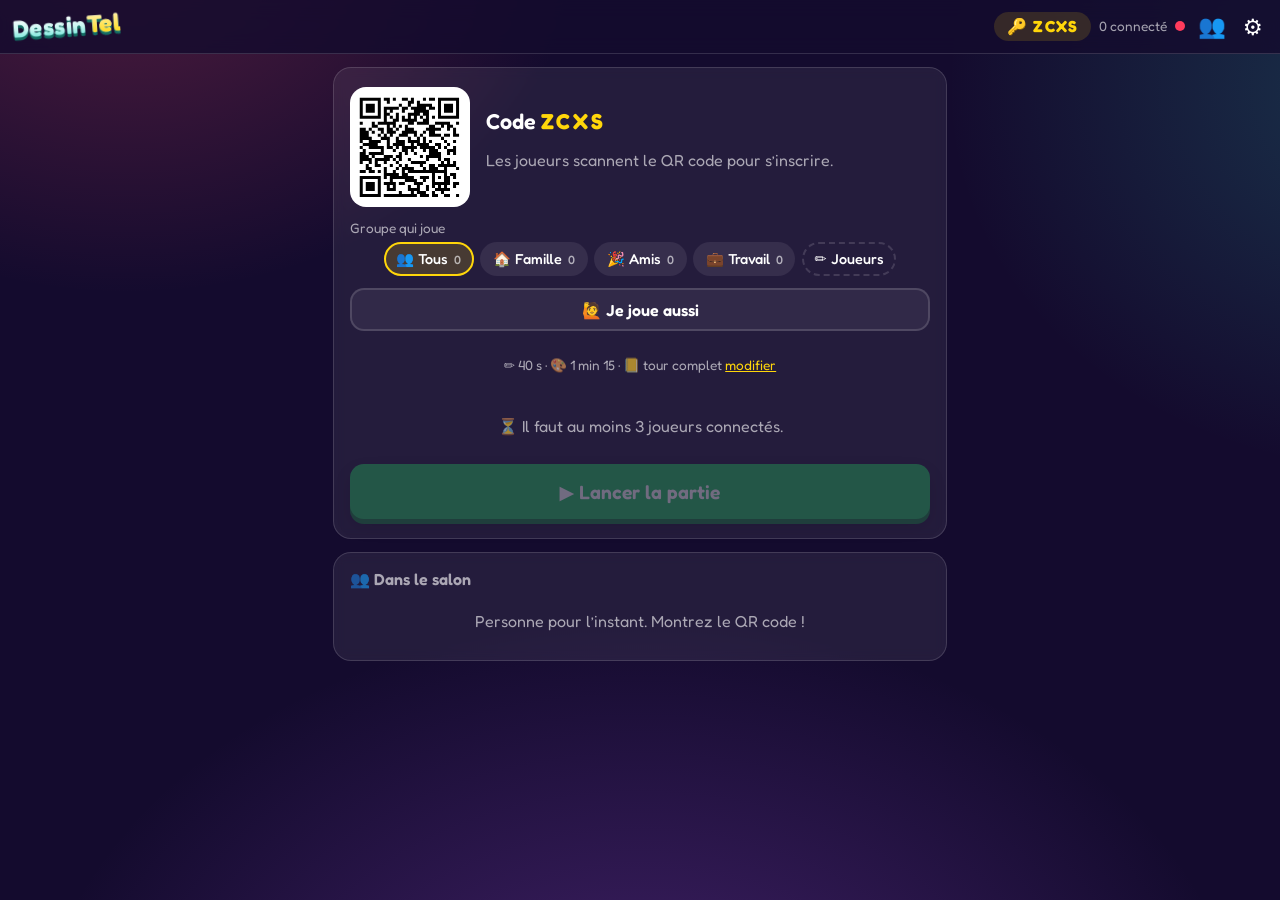
==== commit 4938033c: "Add files via upload" ====
--- a/host.html
+++ b/host.html
@@ -19,7 +19,7 @@
   <link rel="stylesheet" href="css/style.css?v=1">
   <script src="js/vendor/supabase.js" defer></script>
   <script src="js/vendor/qrcode.js" defer></script>
-  <script type="module" src="js/host.js?v=1"></script>
+  <script type="module" src="js/host.js?v=2"></script>
 </head>
 <body class="host">
   <header class="topbar">
